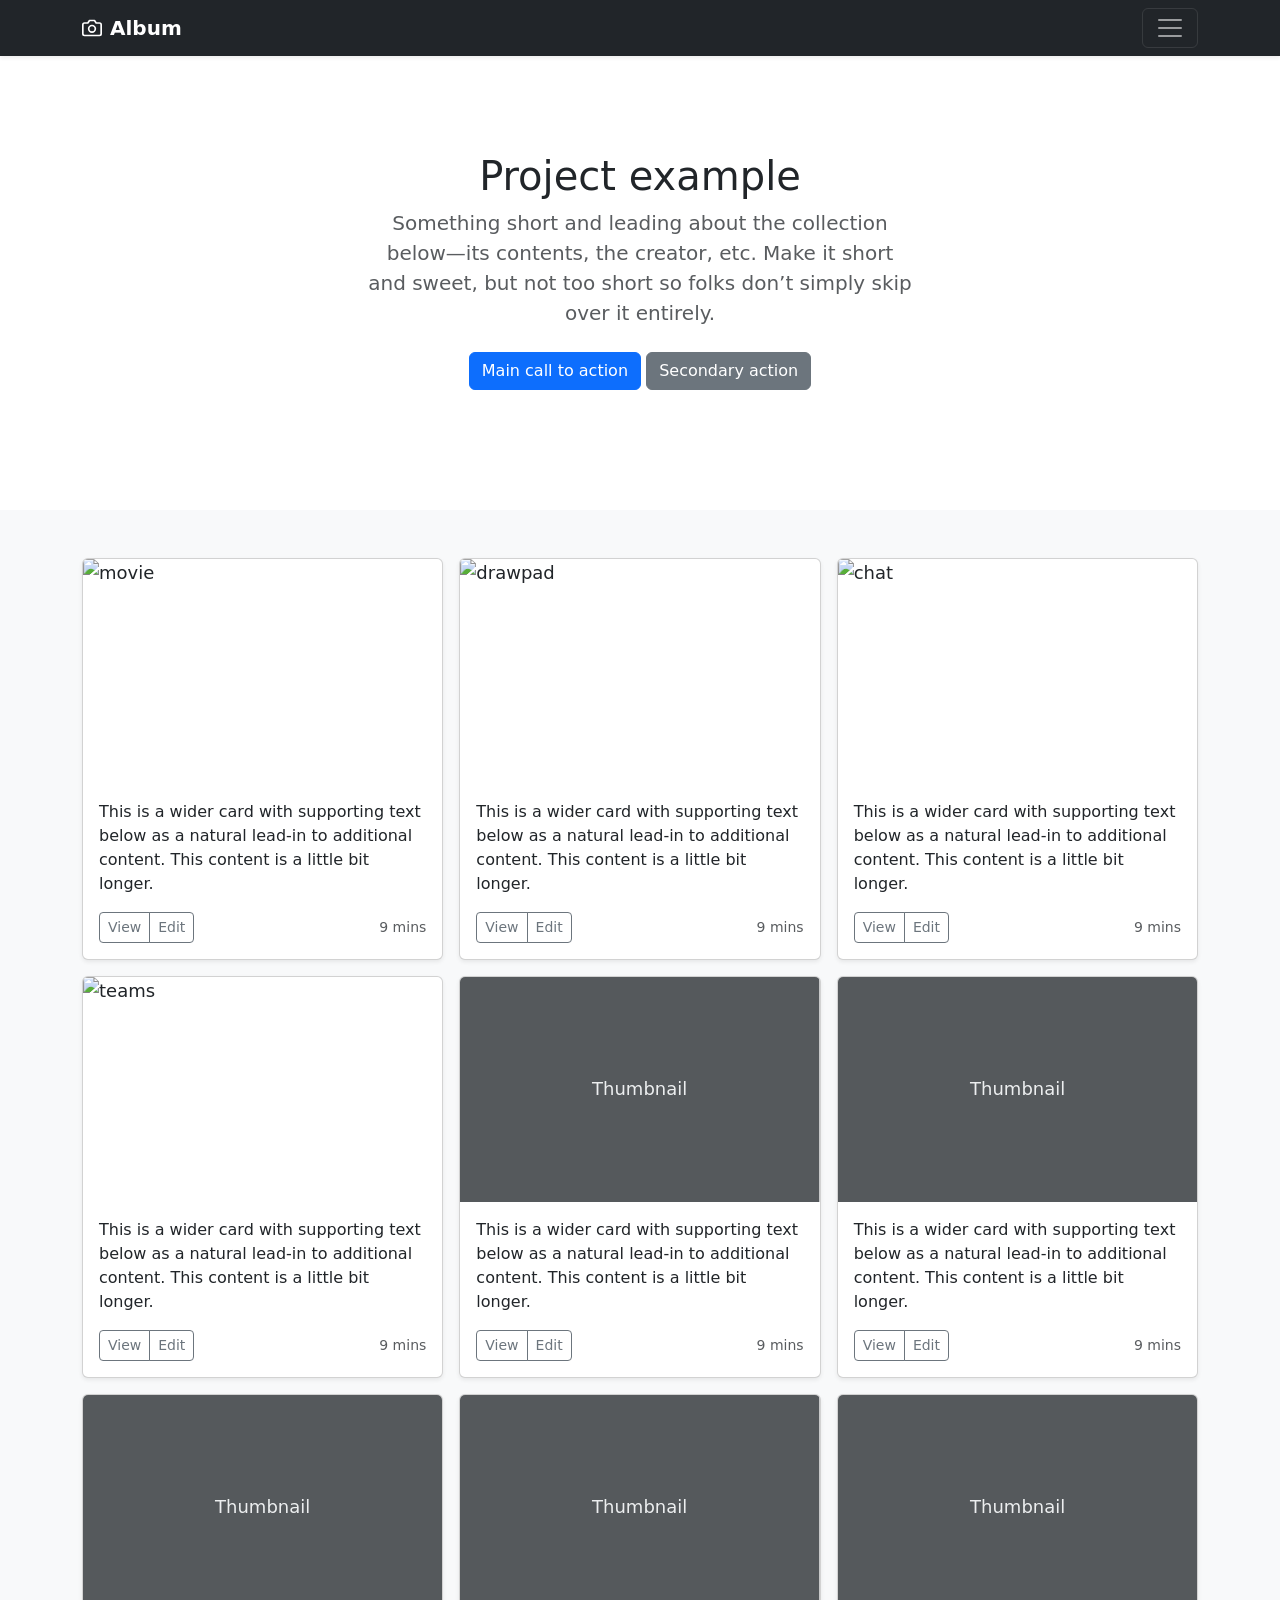
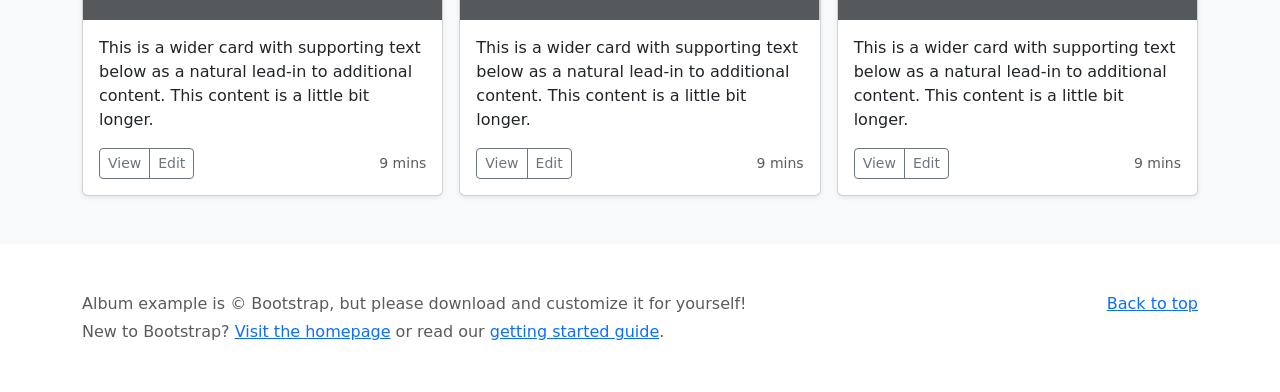
==== albumindex.html @ 85a35baf "refine iopage" ====
<!doctype html>
<html lang="en">

<head>
  <meta charset="utf-8">
  <meta name="viewport" content="width=device-width, initial-scale=1">
  <meta name="description" content="">
  <meta name="author" content="Mark Otto, Jacob Thornton, and Bootstrap contributors">
  <meta name="generator" content="Hugo 0.98.0">
  <title>Album example · Bootstrap v5.2</title>

  <!-- <link rel="canonical" href="https://getbootstrap.com/docs/5.2/examples/album/"> -->

  <!-- <link href="../assets/dist/css/bootstrap.min.css" rel="stylesheet"> -->

  <link href="https://cdn.jsdelivr.net/npm/bootstrap@5.2.0-beta1/dist/css/bootstrap.min.css" rel="stylesheet"
    integrity="sha384-0evHe/X+R7YkIZDRvuzKMRqM+OrBnVFBL6DOitfPri4tjfHxaWutUpFmBp4vmVor" crossorigin="anonymous">
  <style>
    .bd-placeholder-img {
      font-size: 1.125rem;
      text-anchor: middle;
      -webkit-user-select: none;
      -moz-user-select: none;
      user-select: none;
    }

    @media (min-width: 768px) {
      .bd-placeholder-img-lg {
        font-size: 3.5rem;
      }
    }

    .b-example-divider {
      height: 3rem;
      background-color: rgba(0, 0, 0, .1);
      border: solid rgba(0, 0, 0, .15);
      border-width: 1px 0;
      box-shadow: inset 0 .5em 1.5em rgba(0, 0, 0, .1), inset 0 .125em .5em rgba(0, 0, 0, .15);
    }

    .b-example-vr {
      flex-shrink: 0;
      width: 1.5rem;
      height: 100vh;
    }

    .bi {
      vertical-align: -.125em;
      fill: currentColor;
    }

    .nav-scroller {
      position: relative;
      z-index: 2;
      height: 2.75rem;
      overflow-y: hidden;
    }

    .nav-scroller .nav {
      display: flex;
      flex-wrap: nowrap;
      padding-bottom: 1rem;
      margin-top: -1px;
      overflow-x: auto;
      text-align: center;
      white-space: nowrap;
      -webkit-overflow-scrolling: touch;
    }
  </style>


</head>

<body>
  <script src="https://cdn.jsdelivr.net/npm/bootstrap@5.2.0-beta1/dist/js/bootstrap.bundle.min.js"
    integrity="sha384-pprn3073KE6tl6bjs2QrFaJGz5/SUsLqktiwsUTF55Jfv3qYSDhgCecCxMW52nD2"
    crossorigin="anonymous"></script>
  <header>
    <div class="collapse bg-dark" id="navbarHeader">
      <div class="container">
        <div class="row">
          <div class="col-sm-8 col-md-7 py-4">
            <h4 class="text-white">About</h4>
            <p class="text-muted">Add some information about the album below, the author, or any other background
              context. Make it a few sentences long so folks can pick up some informative tidbits. Then, link them off
              to some social networking sites or contact information.</p>
          </div>
          <div class="col-sm-4 offset-md-1 py-4">
            <h4 class="text-white">Contact</h4>
            <ul class="list-unstyled">
              <li><a href="#" class="text-white">Follow on Twitter</a></li>
              <li><a href="#" class="text-white">Like on Facebook</a></li>
              <li><a href="#" class="text-white">Email me</a></li>
            </ul>
          </div>
        </div>
      </div>
    </div>
    <div class="navbar navbar-dark bg-dark shadow-sm">
      <div class="container">
        <a href="#" class="navbar-brand d-flex align-items-center">
          <svg xmlns="http://www.w3.org/2000/svg" width="20" height="20" fill="none" stroke="currentColor"
            stroke-linecap="round" stroke-linejoin="round" stroke-width="2" aria-hidden="true" class="me-2"
            viewBox="0 0 24 24">
            <path d="M23 19a2 2 0 0 1-2 2H3a2 2 0 0 1-2-2V8a2 2 0 0 1 2-2h4l2-3h6l2 3h4a2 2 0 0 1 2 2z" />
            <circle cx="12" cy="13" r="4" />
          </svg>
          <strong>Album</strong>
        </a>
        <button class="navbar-toggler" type="button" data-bs-toggle="collapse" data-bs-target="#navbarHeader"
          aria-controls="navbarHeader" aria-expanded="false" aria-label="Toggle navigation">
          <span class="navbar-toggler-icon"></span>
        </button>
      </div>
    </div>
  </header>

  <main>
    <section class="py-5 text-center container">
      <div class="row py-lg-5">
        <div class="col-lg-6 col-md-8 mx-auto">
          <h1 class="fw-light">Project example</h1>
          <p class="lead text-muted">Something short and leading about the collection below—its contents, the creator,
            etc. Make it short and sweet, but not too short so folks don’t simply skip over it entirely.</p>
          <p>
            <a href="#" class="btn btn-primary my-2">Main call to action</a>
            <a href="#" class="btn btn-secondary my-2">Secondary action</a>
          </p>
        </div>
      </div>
    </section>

    <div class="album py-5 bg-light">
      <div class="container">

        <div class="row row-cols-1 row-cols-sm-2 row-cols-md-3 g-3">
          <div class="col">
            <div class="card shadow-sm">
              <img class="bd-placeholder-img card-img-top" width="100%" height="225"
                src="https://raw.githubusercontent.com/learningreac/movie_app/master/public/imgs/home_page.png"
                alt="movie" width=100% />
              <title>Placeholder</title>
              <rect width="100%" height="100%" fill="#55595c" />
              <div class="card-body">
                <p class="card-text">This is a wider card with supporting text below as a natural lead-in to additional
                  content. This content is a little bit longer.</p>
                <div class="d-flex justify-content-between align-items-center">
                  <div class="btn-group">
                    <button type="button" class="btn btn-sm btn-outline-secondary">View</button>
                    <button type="button" class="btn btn-sm btn-outline-secondary">Edit</button>
                  </div>
                  <small class="text-muted">9 mins</small>
                </div>
              </div>
            </div>
          </div>

          <div class="col">
            <div class="card shadow-sm">
              <img class="bd-placeholder-img card-img-top" width="100%" height="225"
                src="https://raw.githubusercontent.com/learningreac/ipc2581_react2/master/imgs/rectangles.png"
                alt="drawpad" />
              <title>Placeholder</title>
              <rect width="100%" height="100%" fill="#55595c" />

              <div class="card-body">
                <p class="card-text">This is a wider card with supporting text below as a natural lead-in to additional
                  content. This content is a little bit longer.</p>
                <div class="d-flex justify-content-between align-items-center">
                  <div class="btn-group">
                    <button type="button" class="btn btn-sm btn-outline-secondary">View</button>
                    <button type="button" class="btn btn-sm btn-outline-secondary">Edit</button>
                  </div>
                  <small class="text-muted">9 mins</small>
                </div>
              </div>
            </div>
          </div>

          <div class="col">
            <div class="card shadow-sm">
              <img class="bd-placeholder-img card-img-top" width="100%" height="225"
                src="https://raw.githubusercontent.com/learningreac/chat/master/public/imgs/Step6_Chat_page.png"
                alt="chat" width=100% />
              <rect width="100%" height="100%" fill="#55595c" />
              <div class="card-body">
                <p class="card-text">This is a wider card with supporting text below as a natural lead-in to additional
                  content. This content is a little bit longer.</p>
                <div class="d-flex justify-content-between align-items-center">
                  <div class="btn-group">
                    <button type="button" class="btn btn-sm btn-outline-secondary">View</button>
                    <button type="button" class="btn btn-sm btn-outline-secondary">Edit</button>
                  </div>
                  <small class="text-muted">9 mins</small>
                </div>
              </div>
            </div>
          </div>

          <div class="col">
            <div class="card shadow-sm">
              <img class="bd-placeholder-img card-img-top" width="100%" height="225" 
              src="https://raw.githubusercontent.com/learningreac/teams_clone/master/public/imgs/UI-with-routing.png"
              alt="teams" />
                <rect width="100%" height="100%" fill="#55595c" />
              </svg>
              <div class="card-body">
                <p class="card-text">This is a wider card with supporting text below as a natural lead-in to additional
                  content. This content is a little bit longer.</p>
                <div class="d-flex justify-content-between align-items-center">
                  <div class="btn-group">
                    <button type="button" class="btn btn-sm btn-outline-secondary">View</button>
                    <button type="button" class="btn btn-sm btn-outline-secondary">Edit</button>
                  </div>
                  <small class="text-muted">9 mins</small>
                </div>
              </div>
            </div>
          </div>

          <div class="col">
            <div class="card shadow-sm">
              <svg class="bd-placeholder-img card-img-top" width="100%" height="225" xmlns="http://www.w3.org/2000/svg"
                role="img" aria-label="Placeholder: Thumbnail" preserveAspectRatio="xMidYMid slice" focusable="false">
                <title>Placeholder</title>
                <rect width="100%" height="100%" fill="#55595c" /><text x="50%" y="50%" fill="#eceeef"
                  dy=".3em">Thumbnail</text>
              </svg>

              <div class="card-body">
                <p class="card-text">This is a wider card with supporting text below as a natural lead-in to additional
                  content. This content is a little bit longer.</p>
                <div class="d-flex justify-content-between align-items-center">
                  <div class="btn-group">
                    <button type="button" class="btn btn-sm btn-outline-secondary">View</button>
                    <button type="button" class="btn btn-sm btn-outline-secondary">Edit</button>
                  </div>
                  <small class="text-muted">9 mins</small>
                </div>
              </div>
            </div>
          </div>
          <div class="col">
            <div class="card shadow-sm">
              <svg class="bd-placeholder-img card-img-top" width="100%" height="225" xmlns="http://www.w3.org/2000/svg"
                role="img" aria-label="Placeholder: Thumbnail" preserveAspectRatio="xMidYMid slice" focusable="false">
                <title>Placeholder</title>
                <rect width="100%" height="100%" fill="#55595c" /><text x="50%" y="50%" fill="#eceeef"
                  dy=".3em">Thumbnail</text>
              </svg>

              <div class="card-body">
                <p class="card-text">This is a wider card with supporting text below as a natural lead-in to additional
                  content. This content is a little bit longer.</p>
                <div class="d-flex justify-content-between align-items-center">
                  <div class="btn-group">
                    <button type="button" class="btn btn-sm btn-outline-secondary">View</button>
                    <button type="button" class="btn btn-sm btn-outline-secondary">Edit</button>
                  </div>
                  <small class="text-muted">9 mins</small>
                </div>
              </div>
            </div>
          </div>

          <div class="col">
            <div class="card shadow-sm">
              <svg class="bd-placeholder-img card-img-top" width="100%" height="225" xmlns="http://www.w3.org/2000/svg"
                role="img" aria-label="Placeholder: Thumbnail" preserveAspectRatio="xMidYMid slice" focusable="false">
                <title>Placeholder</title>
                <rect width="100%" height="100%" fill="#55595c" /><text x="50%" y="50%" fill="#eceeef"
                  dy=".3em">Thumbnail</text>
              </svg>

              <div class="card-body">
                <p class="card-text">This is a wider card with supporting text below as a natural lead-in to additional
                  content. This content is a little bit longer.</p>
                <div class="d-flex justify-content-between align-items-center">
                  <div class="btn-group">
                    <button type="button" class="btn btn-sm btn-outline-secondary">View</button>
                    <button type="button" class="btn btn-sm btn-outline-secondary">Edit</button>
                  </div>
                  <small class="text-muted">9 mins</small>
                </div>
              </div>
            </div>
          </div>
          <div class="col">
            <div class="card shadow-sm">
              <svg class="bd-placeholder-img card-img-top" width="100%" height="225" xmlns="http://www.w3.org/2000/svg"
                role="img" aria-label="Placeholder: Thumbnail" preserveAspectRatio="xMidYMid slice" focusable="false">
                <title>Placeholder</title>
                <rect width="100%" height="100%" fill="#55595c" /><text x="50%" y="50%" fill="#eceeef"
                  dy=".3em">Thumbnail</text>
              </svg>

              <div class="card-body">
                <p class="card-text">This is a wider card with supporting text below as a natural lead-in to additional
                  content. This content is a little bit longer.</p>
                <div class="d-flex justify-content-between align-items-center">
                  <div class="btn-group">
                    <button type="button" class="btn btn-sm btn-outline-secondary">View</button>
                    <button type="button" class="btn btn-sm btn-outline-secondary">Edit</button>
                  </div>
                  <small class="text-muted">9 mins</small>
                </div>
              </div>
            </div>
          </div>
          <div class="col">
            <div class="card shadow-sm">
              <svg class="bd-placeholder-img card-img-top" width="100%" height="225" xmlns="http://www.w3.org/2000/svg"
                role="img" aria-label="Placeholder: Thumbnail" preserveAspectRatio="xMidYMid slice" focusable="false">
                <title>Placeholder</title>
                <rect width="100%" height="100%" fill="#55595c" /><text x="50%" y="50%" fill="#eceeef"
                  dy=".3em">Thumbnail</text>
              </svg>

              <div class="card-body">
                <p class="card-text">This is a wider card with supporting text below as a natural lead-in to additional
                  content. This content is a little bit longer.</p>
                <div class="d-flex justify-content-between align-items-center">
                  <div class="btn-group">
                    <button type="button" class="btn btn-sm btn-outline-secondary">View</button>
                    <button type="button" class="btn btn-sm btn-outline-secondary">Edit</button>
                  </div>
                  <small class="text-muted">9 mins</small>
                </div>
              </div>
            </div>
          </div>
        </div>
      </div>
    </div>

  </main>

  <footer class="text-muted py-5">
    <div class="container">
      <p class="float-end mb-1">
        <a href="#">Back to top</a>
      </p>
      <p class="mb-1">Album example is &copy; Bootstrap, but please download and customize it for yourself!</p>
      <p class="mb-0">New to Bootstrap? <a href="/">Visit the homepage</a> or read our <a
          href="../getting-started/introduction/">getting started guide</a>.</p>
    </div>
  </footer>


  <script src="../assets/dist/js/bootstrap.bundle.min.js"></script>


</body>

</html>
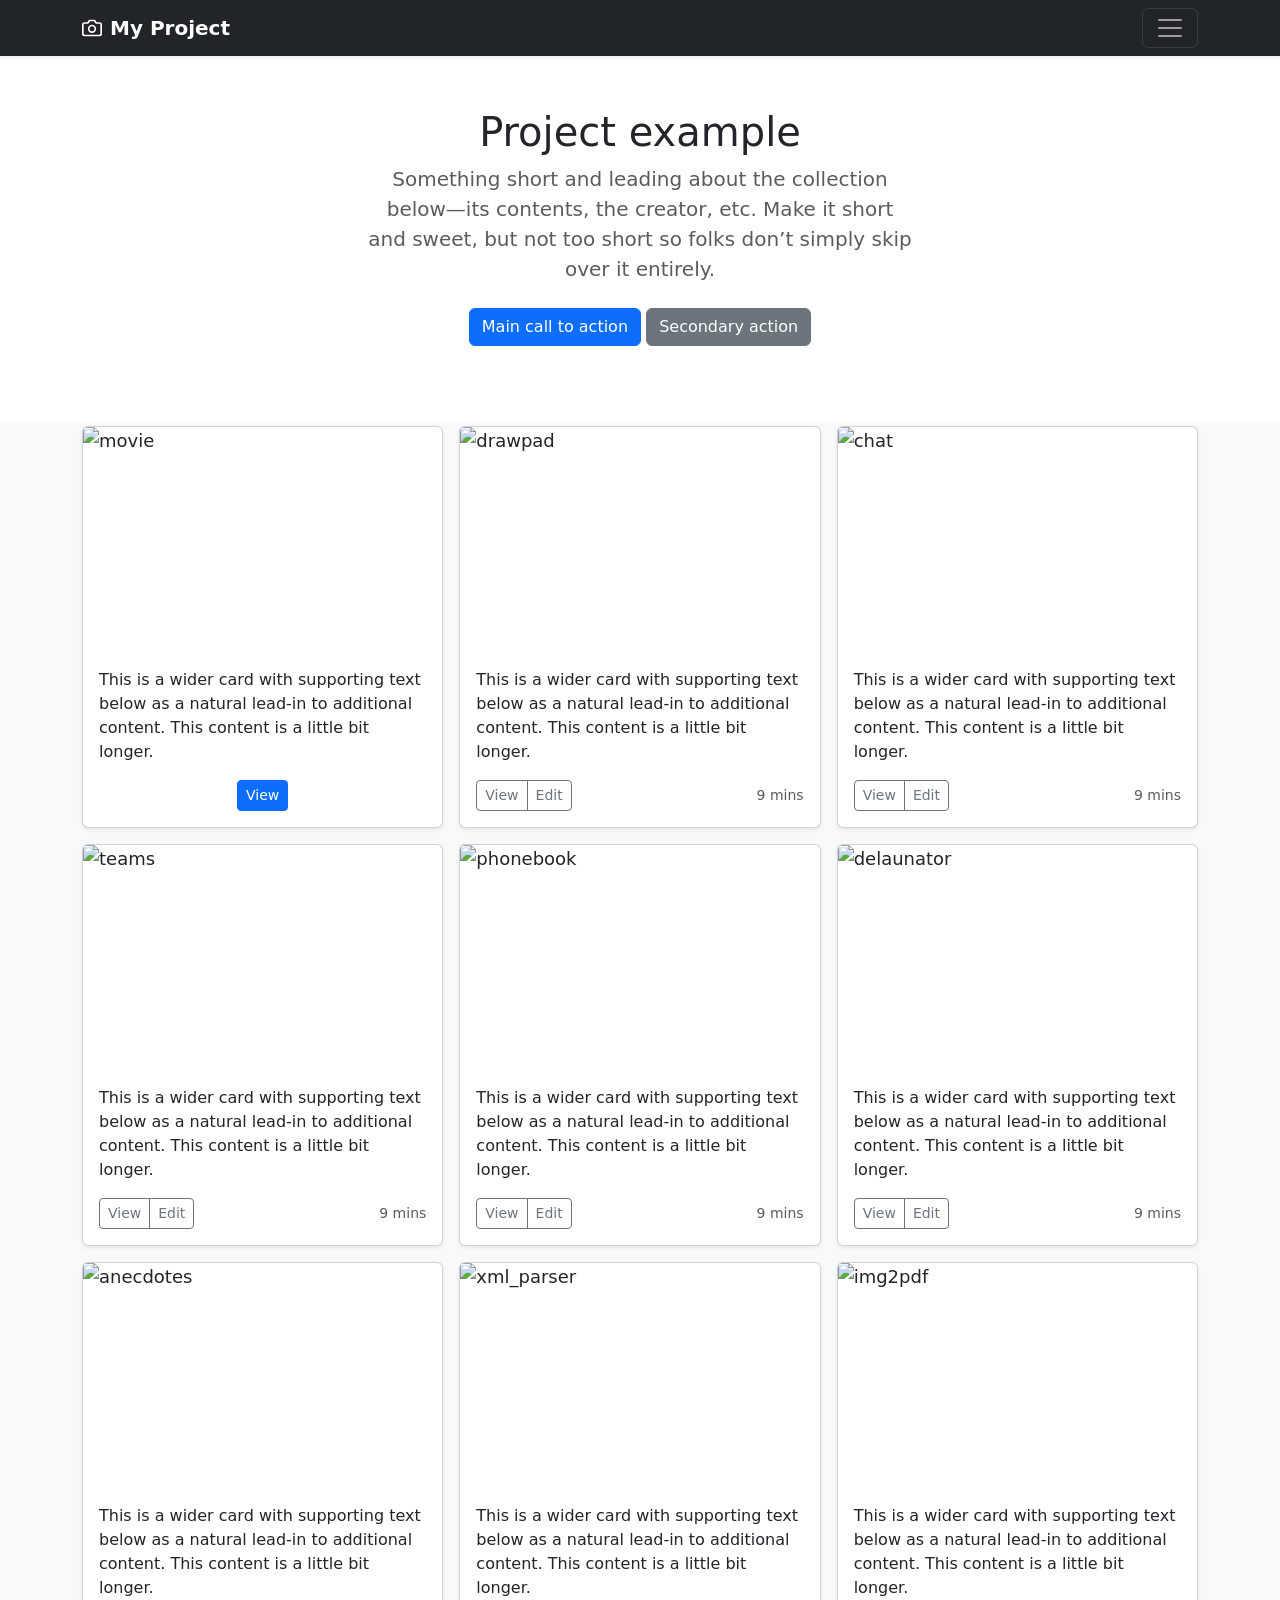
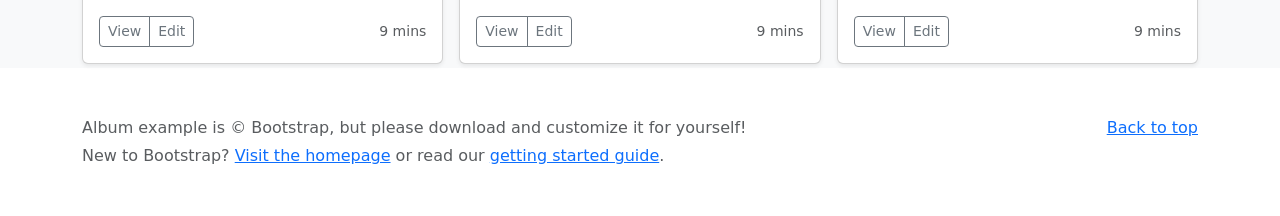
==== commit 59fd3991: "css" ====
--- a/albumindex.html
+++ b/albumindex.html
@@ -5,13 +5,8 @@
   <meta charset="utf-8">
   <meta name="viewport" content="width=device-width, initial-scale=1">
   <meta name="description" content="">
-  <meta name="author" content="Mark Otto, Jacob Thornton, and Bootstrap contributors">
   <meta name="generator" content="Hugo 0.98.0">
-  <title>Album example · Bootstrap v5.2</title>
-
-  <!-- <link rel="canonical" href="https://getbootstrap.com/docs/5.2/examples/album/"> -->
-
-  <!-- <link href="../assets/dist/css/bootstrap.min.css" rel="stylesheet"> -->
+  <title>Project Profile</title>
 
   <link href="https://cdn.jsdelivr.net/npm/bootstrap@5.2.0-beta1/dist/css/bootstrap.min.css" rel="stylesheet"
     integrity="sha384-0evHe/X+R7YkIZDRvuzKMRqM+OrBnVFBL6DOitfPri4tjfHxaWutUpFmBp4vmVor" crossorigin="anonymous">
@@ -66,6 +61,7 @@
       white-space: nowrap;
       -webkit-overflow-scrolling: touch;
     }
+
   </style>
 
 
@@ -105,7 +101,7 @@
             <path d="M23 19a2 2 0 0 1-2 2H3a2 2 0 0 1-2-2V8a2 2 0 0 1 2-2h4l2-3h6l2 3h4a2 2 0 0 1 2 2z" />
             <circle cx="12" cy="13" r="4" />
           </svg>
-          <strong>Album</strong>
+          <strong>My Project</strong>
         </a>
         <button class="navbar-toggler" type="button" data-bs-toggle="collapse" data-bs-target="#navbarHeader"
           aria-controls="navbarHeader" aria-expanded="false" aria-label="Toggle navigation">
@@ -116,7 +112,7 @@
   </header>
 
   <main>
-    <section class="py-5 text-center container">
+    <section class="py-1 text-center container">
       <div class="row py-lg-5">
         <div class="col-lg-6 col-md-8 mx-auto">
           <h1 class="fw-light">Project example</h1>
@@ -130,7 +126,7 @@
       </div>
     </section>
 
-    <div class="album py-5 bg-light">
+    <div class="album py-1 bg-light">
       <div class="container">
 
         <div class="row row-cols-1 row-cols-sm-2 row-cols-md-3 g-3">
@@ -144,12 +140,10 @@
               <div class="card-body">
                 <p class="card-text">This is a wider card with supporting text below as a natural lead-in to additional
                   content. This content is a little bit longer.</p>
-                <div class="d-flex justify-content-between align-items-center">
-                  <div class="btn-group">
-                    <button type="button" class="btn btn-sm btn-outline-secondary">View</button>
-                    <button type="button" class="btn btn-sm btn-outline-secondary">Edit</button>
-                  </div>
-                  <small class="text-muted">9 mins</small>
+                <div class="d-flex justify-content-center align-items-center">
+                
+                    <button type="button" class="btn btn-sm btn-primary">View</button>
+
                 </div>
               </div>
             </div>
@@ -220,101 +214,85 @@
 
           <div class="col">
             <div class="card shadow-sm">
-              <svg class="bd-placeholder-img card-img-top" width="100%" height="225" xmlns="http://www.w3.org/2000/svg"
-                role="img" aria-label="Placeholder: Thumbnail" preserveAspectRatio="xMidYMid slice" focusable="false">
-                <title>Placeholder</title>
-                <rect width="100%" height="100%" fill="#55595c" /><text x="50%" y="50%" fill="#eceeef"
-                  dy=".3em">Thumbnail</text>
-              </svg>
-
-              <div class="card-body">
-                <p class="card-text">This is a wider card with supporting text below as a natural lead-in to additional
-                  content. This content is a little bit longer.</p>
-                <div class="d-flex justify-content-between align-items-center">
-                  <div class="btn-group">
-                    <button type="button" class="btn btn-sm btn-outline-secondary">View</button>
-                    <button type="button" class="btn btn-sm btn-outline-secondary">Edit</button>
-                  </div>
-                  <small class="text-muted">9 mins</small>
-                </div>
-              </div>
-            </div>
-          </div>
-          <div class="col">
-            <div class="card shadow-sm">
-              <svg class="bd-placeholder-img card-img-top" width="100%" height="225" xmlns="http://www.w3.org/2000/svg"
-                role="img" aria-label="Placeholder: Thumbnail" preserveAspectRatio="xMidYMid slice" focusable="false">
-                <title>Placeholder</title>
-                <rect width="100%" height="100%" fill="#55595c" /><text x="50%" y="50%" fill="#eceeef"
-                  dy=".3em">Thumbnail</text>
-              </svg>
-
-              <div class="card-body">
-                <p class="card-text">This is a wider card with supporting text below as a natural lead-in to additional
-                  content. This content is a little bit longer.</p>
-                <div class="d-flex justify-content-between align-items-center">
-                  <div class="btn-group">
-                    <button type="button" class="btn btn-sm btn-outline-secondary">View</button>
-                    <button type="button" class="btn btn-sm btn-outline-secondary">Edit</button>
-                  </div>
-                  <small class="text-muted">9 mins</small>
-                </div>
-              </div>
-            </div>
-          </div>
-
-          <div class="col">
-            <div class="card shadow-sm">
-              <svg class="bd-placeholder-img card-img-top" width="100%" height="225" xmlns="http://www.w3.org/2000/svg"
-                role="img" aria-label="Placeholder: Thumbnail" preserveAspectRatio="xMidYMid slice" focusable="false">
-                <title>Placeholder</title>
-                <rect width="100%" height="100%" fill="#55595c" /><text x="50%" y="50%" fill="#eceeef"
-                  dy=".3em">Thumbnail</text>
-              </svg>
-
-              <div class="card-body">
-                <p class="card-text">This is a wider card with supporting text below as a natural lead-in to additional
-                  content. This content is a little bit longer.</p>
-                <div class="d-flex justify-content-between align-items-center">
-                  <div class="btn-group">
-                    <button type="button" class="btn btn-sm btn-outline-secondary">View</button>
-                    <button type="button" class="btn btn-sm btn-outline-secondary">Edit</button>
-                  </div>
-                  <small class="text-muted">9 mins</small>
-                </div>
-              </div>
-            </div>
-          </div>
-          <div class="col">
-            <div class="card shadow-sm">
-              <svg class="bd-placeholder-img card-img-top" width="100%" height="225" xmlns="http://www.w3.org/2000/svg"
-                role="img" aria-label="Placeholder: Thumbnail" preserveAspectRatio="xMidYMid slice" focusable="false">
-                <title>Placeholder</title>
-                <rect width="100%" height="100%" fill="#55595c" /><text x="50%" y="50%" fill="#eceeef"
-                  dy=".3em">Thumbnail</text>
-              </svg>
-
-              <div class="card-body">
-                <p class="card-text">This is a wider card with supporting text below as a natural lead-in to additional
-                  content. This content is a little bit longer.</p>
-                <div class="d-flex justify-content-between align-items-center">
-                  <div class="btn-group">
-                    <button type="button" class="btn btn-sm btn-outline-secondary">View</button>
-                    <button type="button" class="btn btn-sm btn-outline-secondary">Edit</button>
-                  </div>
-                  <small class="text-muted">9 mins</small>
-                </div>
-              </div>
-            </div>
-          </div>
-          <div class="col">
-            <div class="card shadow-sm">
-              <svg class="bd-placeholder-img card-img-top" width="100%" height="225" xmlns="http://www.w3.org/2000/svg"
-                role="img" aria-label="Placeholder: Thumbnail" preserveAspectRatio="xMidYMid slice" focusable="false">
-                <title>Placeholder</title>
-                <rect width="100%" height="100%" fill="#55595c" /><text x="50%" y="50%" fill="#eceeef"
-                  dy=".3em">Thumbnail</text>
-              </svg>
+              <img class="bd-placeholder-img card-img-top" width="100%" height="225" src="https://raw.githubusercontent.com/learningreac/fullstack_open/master/part2/phonebook_frontend/public/home.png"
+                            alt="phonebook" width=100% />
+                <rect width="100%" height="100%" fill="#55595c" />
+              <div class="card-body">
+                <p class="card-text">This is a wider card with supporting text below as a natural lead-in to additional
+                  content. This content is a little bit longer.</p>
+                <div class="d-flex justify-content-between align-items-center">
+                  <div class="btn-group">
+                    <button type="button" class="btn btn-sm btn-outline-secondary">View</button>
+                    <button type="button" class="btn btn-sm btn-outline-secondary">Edit</button>
+                  </div>
+                  <small class="text-muted">9 mins</small>
+                </div>
+              </div>
+            </div>
+          </div>
+
+          <div class="col">
+            <div class="card shadow-sm">
+              <img  class="bd-placeholder-img card-img-top" width="100%" height="225" src="https://raw.githubusercontent.com/learningreac/ipc2581_react2/master/imgs/delaunator.png"
+              alt="delaunator" />
+                <rect width="100%" height="100%" fill="#55595c" />
+              <div class="card-body">
+                <p class="card-text">This is a wider card with supporting text below as a natural lead-in to additional
+                  content. This content is a little bit longer.</p>
+                <div class="d-flex justify-content-between align-items-center">
+                  <div class="btn-group">
+                    <button type="button" class="btn btn-sm btn-outline-secondary">View</button>
+                    <button type="button" class="btn btn-sm btn-outline-secondary">Edit</button>
+                  </div>
+                  <small class="text-muted">9 mins</small>
+                </div>
+              </div>
+            </div>
+          </div>
+
+          <div class="col">
+            <div class="card shadow-sm">
+              <img class="bd-placeholder-img card-img-top" width="100%" height="225" src="https://raw.githubusercontent.com/learningreac/fullstack_open/master/part6/redux-anecdotes/public/home.png"
+                            alt="anecdotes" width=100% />
+                <rect width="100%" height="100%" fill="#55595c" />
+
+              <div class="card-body">
+                <p class="card-text">This is a wider card with supporting text below as a natural lead-in to additional
+                  content. This content is a little bit longer.</p>
+                <div class="d-flex justify-content-between align-items-center">
+                  <div class="btn-group">
+                    <button type="button" class="btn btn-sm btn-outline-secondary">View</button>
+                    <button type="button" class="btn btn-sm btn-outline-secondary">Edit</button>
+                  </div>
+                  <small class="text-muted">9 mins</small>
+                </div>
+              </div>
+            </div>
+          </div>
+          <div class="col">
+            <div class="card shadow-sm">
+              <img class="bd-placeholder-img card-img-top" width="100%" height="225" src="https://raw.githubusercontent.com/learningreac/ipc2581_react2/master/imgs/ipc2581Sample.png"
+                            alt="xml_parser" />
+                <rect width="100%" height="100%" fill="#55595c" />
+
+              <div class="card-body">
+                <p class="card-text">This is a wider card with supporting text below as a natural lead-in to additional
+                  content. This content is a little bit longer.</p>
+                <div class="d-flex justify-content-between align-items-center">
+                  <div class="btn-group">
+                    <button type="button" class="btn btn-sm btn-outline-secondary">View</button>
+                    <button type="button" class="btn btn-sm btn-outline-secondary">Edit</button>
+                  </div>
+                  <small class="text-muted">9 mins</small>
+                </div>
+              </div>
+            </div>
+          </div>
+          <div class="col">
+            <div class="card shadow-sm">
+              <img class="bd-placeholder-img card-img-top" width="100%" height="225" src="https://raw.githubusercontent.com/learningreac/Img2pdf/master/img/the_pdf_page.png"
+              alt="img2pdf" width=100% />
+                <rect width="100%" height="100%" fill="#55595c" />
 
               <div class="card-body">
                 <p class="card-text">This is a wider card with supporting text below as a natural lead-in to additional
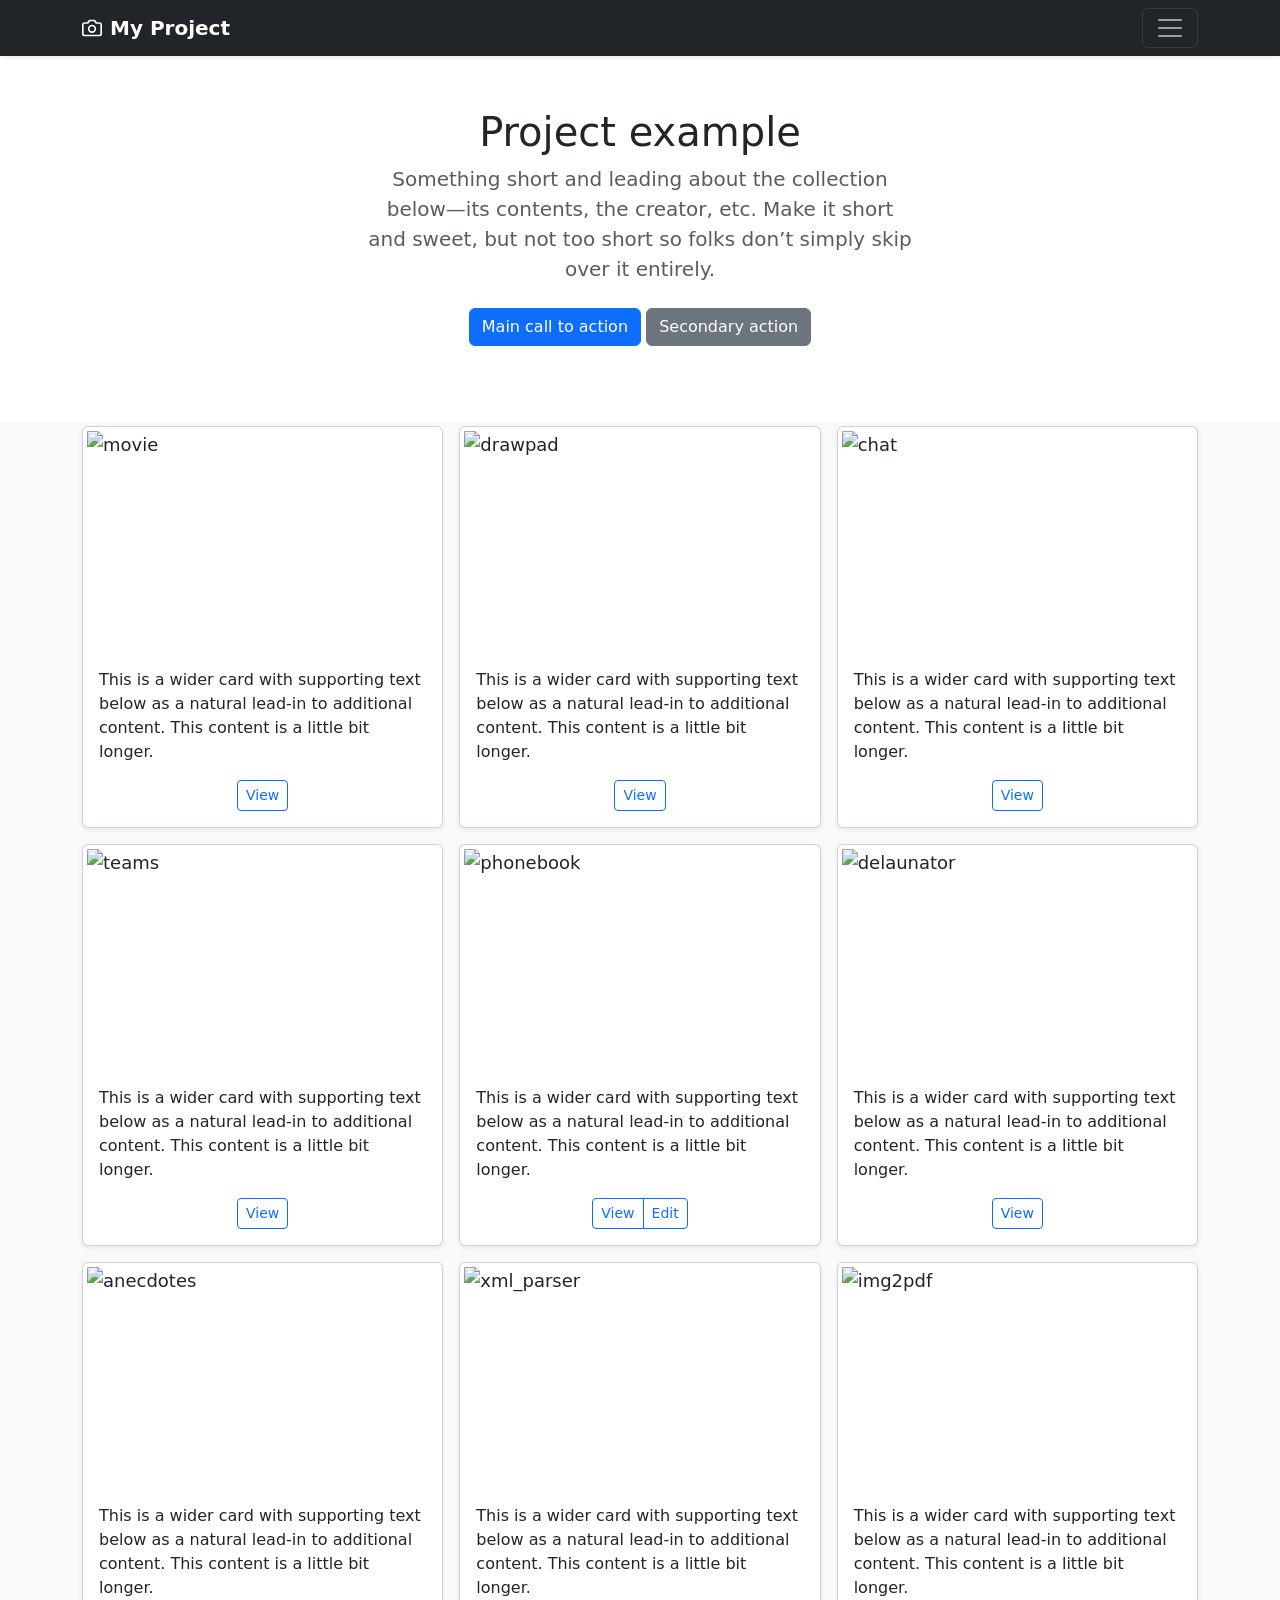
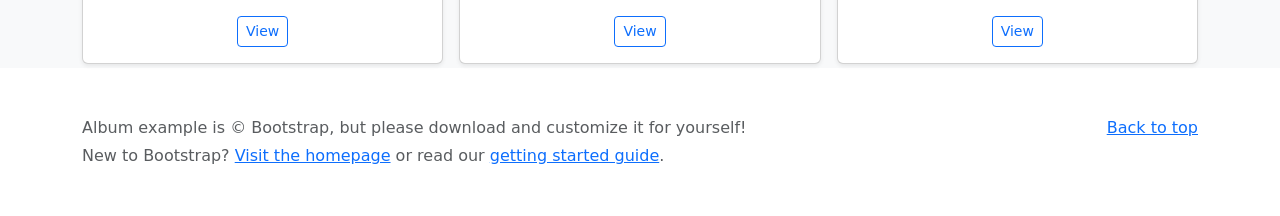
==== commit e4368a9f: "css with bootstrap" ====
--- a/albumindex.html
+++ b/albumindex.html
@@ -62,6 +62,9 @@
       -webkit-overflow-scrolling: touch;
     }
 
+    img{
+      padding:0.25rem;
+    }
   </style>
 
 
@@ -141,9 +144,7 @@
                 <p class="card-text">This is a wider card with supporting text below as a natural lead-in to additional
                   content. This content is a little bit longer.</p>
                 <div class="d-flex justify-content-center align-items-center">
-                
-                    <button type="button" class="btn btn-sm btn-primary">View</button>
-
+                  <button type="button" class="btn btn-sm btn-outline-primary">View</button>
                 </div>
               </div>
             </div>
@@ -160,12 +161,8 @@
               <div class="card-body">
                 <p class="card-text">This is a wider card with supporting text below as a natural lead-in to additional
                   content. This content is a little bit longer.</p>
-                <div class="d-flex justify-content-between align-items-center">
-                  <div class="btn-group">
-                    <button type="button" class="btn btn-sm btn-outline-secondary">View</button>
-                    <button type="button" class="btn btn-sm btn-outline-secondary">Edit</button>
-                  </div>
-                  <small class="text-muted">9 mins</small>
+                <div class="d-flex justify-content-center align-items-center">
+                  <button type="button" class="btn btn-sm btn-outline-primary">View</button>
                 </div>
               </div>
             </div>
@@ -180,130 +177,110 @@
               <div class="card-body">
                 <p class="card-text">This is a wider card with supporting text below as a natural lead-in to additional
                   content. This content is a little bit longer.</p>
-                <div class="d-flex justify-content-between align-items-center">
+                <div class="d-flex justify-content-center align-items-center">
+                  <button type="button" class="btn btn-sm btn-outline-primary">View</button>
+                </div>
+              </div>
+            </div>
+          </div>
+
+          <div class="col">
+            <div class="card shadow-sm">
+              <img class="bd-placeholder-img card-img-top" width="100%" height="225"
+                src="https://raw.githubusercontent.com/learningreac/teams_clone/master/public/imgs/UI-with-routing.png"
+                alt="teams" />
+              <rect width="100%" height="100%" fill="#55595c" />
+              </svg>
+              <div class="card-body">
+                <p class="card-text">This is a wider card with supporting text below as a natural lead-in to additional
+                  content. This content is a little bit longer.</p>
+                <div class="d-flex justify-content-center align-items-center">
+                  <button type="button" class="btn btn-sm btn-outline-primary">View</button>
+                </div>
+              </div>
+            </div>
+          </div>
+
+          <div class="col">
+            <div class="card shadow-sm">
+              <img class="bd-placeholder-img card-img-top" width="100%" height="225"
+                src="https://raw.githubusercontent.com/learningreac/fullstack_open/master/part2/phonebook_frontend/public/home.png"
+                alt="phonebook" width=100% />
+              <rect width="100%" height="100%" fill="#55595c" />
+              <div class="card-body">
+                <p class="card-text">This is a wider card with supporting text below as a natural lead-in to additional
+                  content. This content is a little bit longer.</p>
+                <div class="d-flex justify-content-center align-items-center">
                   <div class="btn-group">
-                    <button type="button" class="btn btn-sm btn-outline-secondary">View</button>
-                    <button type="button" class="btn btn-sm btn-outline-secondary">Edit</button>
+                    <button type="button" class="btn btn-sm btn-outline-primary">View</button>
+                    <button type="button" class="btn btn-sm btn-outline-primary">Edit</button>
                   </div>
-                  <small class="text-muted">9 mins</small>
-                </div>
-              </div>
-            </div>
-          </div>
-
-          <div class="col">
-            <div class="card shadow-sm">
-              <img class="bd-placeholder-img card-img-top" width="100%" height="225" 
-              src="https://raw.githubusercontent.com/learningreac/teams_clone/master/public/imgs/UI-with-routing.png"
-              alt="teams" />
-                <rect width="100%" height="100%" fill="#55595c" />
-              </svg>
-              <div class="card-body">
-                <p class="card-text">This is a wider card with supporting text below as a natural lead-in to additional
-                  content. This content is a little bit longer.</p>
-                <div class="d-flex justify-content-between align-items-center">
-                  <div class="btn-group">
-                    <button type="button" class="btn btn-sm btn-outline-secondary">View</button>
-                    <button type="button" class="btn btn-sm btn-outline-secondary">Edit</button>
+                </div>
+              </div>
+            </div>
+          </div>
+
+          <div class="col">
+            <div class="card shadow-sm">
+              <img class="bd-placeholder-img card-img-top" width="100%" height="225"
+                src="https://raw.githubusercontent.com/learningreac/ipc2581_react2/master/imgs/delaunator.png"
+                alt="delaunator" />
+              <rect width="100%" height="100%" fill="#55595c" />
+              <div class="card-body">
+                <p class="card-text">This is a wider card with supporting text below as a natural lead-in to additional
+                  content. This content is a little bit longer.</p>
+                <div class="d-flex justify-content-center align-items-center">
+                  <button type="button" class="btn btn-sm btn-outline-primary">View</button>
+                </div>
+              </div>
+            </div>
+          </div>
+
+          <div class="col">
+            <div class="card shadow-sm">
+              <img class="bd-placeholder-img card-img-top" width="100%" height="225"
+                src="https://raw.githubusercontent.com/learningreac/fullstack_open/master/part6/redux-anecdotes/public/home.png"
+                alt="anecdotes" width=100% />
+              <rect width="100%" height="100%" fill="#55595c" />
+
+              <div class="card-body">
+                <p class="card-text">This is a wider card with supporting text below as a natural lead-in to additional
+                  content. This content is a little bit longer.</p>
+                <div class="d-flex justify-content-center align-items-center">
+                  <button type="button" class="btn btn-sm btn-outline-primary">View</button>
+                </div>
+              </div>
+            </div>
+          </div>
+          <div class="col">
+            <div class="card shadow-sm">
+              <img class="bd-placeholder-img card-img-top" width="100%" height="225"
+                src="https://raw.githubusercontent.com/learningreac/ipc2581_react2/master/imgs/ipc2581Sample.png"
+                alt="xml_parser" />
+              <rect width="100%" height="100%" fill="#55595c" />
+
+              <div class="card-body">
+                <p class="card-text">This is a wider card with supporting text below as a natural lead-in to additional
+                  content. This content is a little bit longer.</p>
+                  <div class="d-flex justify-content-center align-items-center">
+                    <button type="button" class="btn btn-sm btn-outline-primary">View</button>
                   </div>
-                  <small class="text-muted">9 mins</small>
-                </div>
-              </div>
-            </div>
-          </div>
-
-          <div class="col">
-            <div class="card shadow-sm">
-              <img class="bd-placeholder-img card-img-top" width="100%" height="225" src="https://raw.githubusercontent.com/learningreac/fullstack_open/master/part2/phonebook_frontend/public/home.png"
-                            alt="phonebook" width=100% />
-                <rect width="100%" height="100%" fill="#55595c" />
-              <div class="card-body">
-                <p class="card-text">This is a wider card with supporting text below as a natural lead-in to additional
-                  content. This content is a little bit longer.</p>
-                <div class="d-flex justify-content-between align-items-center">
-                  <div class="btn-group">
-                    <button type="button" class="btn btn-sm btn-outline-secondary">View</button>
-                    <button type="button" class="btn btn-sm btn-outline-secondary">Edit</button>
+              </div>
+            </div>
+          </div>
+          <div class="col">
+            <div class="card shadow-sm">
+              <img class="bd-placeholder-img card-img-top" width="100%" height="225"
+                src="https://raw.githubusercontent.com/learningreac/Img2pdf/master/img/the_pdf_page.png" alt="img2pdf"
+                width=100% />
+              <rect width="100%" height="100%" fill="#55595c" />
+
+              <div class="card-body">
+                <p class="card-text">This is a wider card with supporting text below as a natural lead-in to additional
+                  content. This content is a little bit longer.</p>
+                  <div class="d-flex justify-content-center align-items-center">
+                    <button type="button" class="btn btn-sm btn-outline-primary">View</button>
                   </div>
-                  <small class="text-muted">9 mins</small>
-                </div>
-              </div>
-            </div>
-          </div>
-
-          <div class="col">
-            <div class="card shadow-sm">
-              <img  class="bd-placeholder-img card-img-top" width="100%" height="225" src="https://raw.githubusercontent.com/learningreac/ipc2581_react2/master/imgs/delaunator.png"
-              alt="delaunator" />
-                <rect width="100%" height="100%" fill="#55595c" />
-              <div class="card-body">
-                <p class="card-text">This is a wider card with supporting text below as a natural lead-in to additional
-                  content. This content is a little bit longer.</p>
-                <div class="d-flex justify-content-between align-items-center">
-                  <div class="btn-group">
-                    <button type="button" class="btn btn-sm btn-outline-secondary">View</button>
-                    <button type="button" class="btn btn-sm btn-outline-secondary">Edit</button>
-                  </div>
-                  <small class="text-muted">9 mins</small>
-                </div>
-              </div>
-            </div>
-          </div>
-
-          <div class="col">
-            <div class="card shadow-sm">
-              <img class="bd-placeholder-img card-img-top" width="100%" height="225" src="https://raw.githubusercontent.com/learningreac/fullstack_open/master/part6/redux-anecdotes/public/home.png"
-                            alt="anecdotes" width=100% />
-                <rect width="100%" height="100%" fill="#55595c" />
-
-              <div class="card-body">
-                <p class="card-text">This is a wider card with supporting text below as a natural lead-in to additional
-                  content. This content is a little bit longer.</p>
-                <div class="d-flex justify-content-between align-items-center">
-                  <div class="btn-group">
-                    <button type="button" class="btn btn-sm btn-outline-secondary">View</button>
-                    <button type="button" class="btn btn-sm btn-outline-secondary">Edit</button>
-                  </div>
-                  <small class="text-muted">9 mins</small>
-                </div>
-              </div>
-            </div>
-          </div>
-          <div class="col">
-            <div class="card shadow-sm">
-              <img class="bd-placeholder-img card-img-top" width="100%" height="225" src="https://raw.githubusercontent.com/learningreac/ipc2581_react2/master/imgs/ipc2581Sample.png"
-                            alt="xml_parser" />
-                <rect width="100%" height="100%" fill="#55595c" />
-
-              <div class="card-body">
-                <p class="card-text">This is a wider card with supporting text below as a natural lead-in to additional
-                  content. This content is a little bit longer.</p>
-                <div class="d-flex justify-content-between align-items-center">
-                  <div class="btn-group">
-                    <button type="button" class="btn btn-sm btn-outline-secondary">View</button>
-                    <button type="button" class="btn btn-sm btn-outline-secondary">Edit</button>
-                  </div>
-                  <small class="text-muted">9 mins</small>
-                </div>
-              </div>
-            </div>
-          </div>
-          <div class="col">
-            <div class="card shadow-sm">
-              <img class="bd-placeholder-img card-img-top" width="100%" height="225" src="https://raw.githubusercontent.com/learningreac/Img2pdf/master/img/the_pdf_page.png"
-              alt="img2pdf" width=100% />
-                <rect width="100%" height="100%" fill="#55595c" />
-
-              <div class="card-body">
-                <p class="card-text">This is a wider card with supporting text below as a natural lead-in to additional
-                  content. This content is a little bit longer.</p>
-                <div class="d-flex justify-content-between align-items-center">
-                  <div class="btn-group">
-                    <button type="button" class="btn btn-sm btn-outline-secondary">View</button>
-                    <button type="button" class="btn btn-sm btn-outline-secondary">Edit</button>
-                  </div>
-                  <small class="text-muted">9 mins</small>
-                </div>
               </div>
             </div>
           </div>
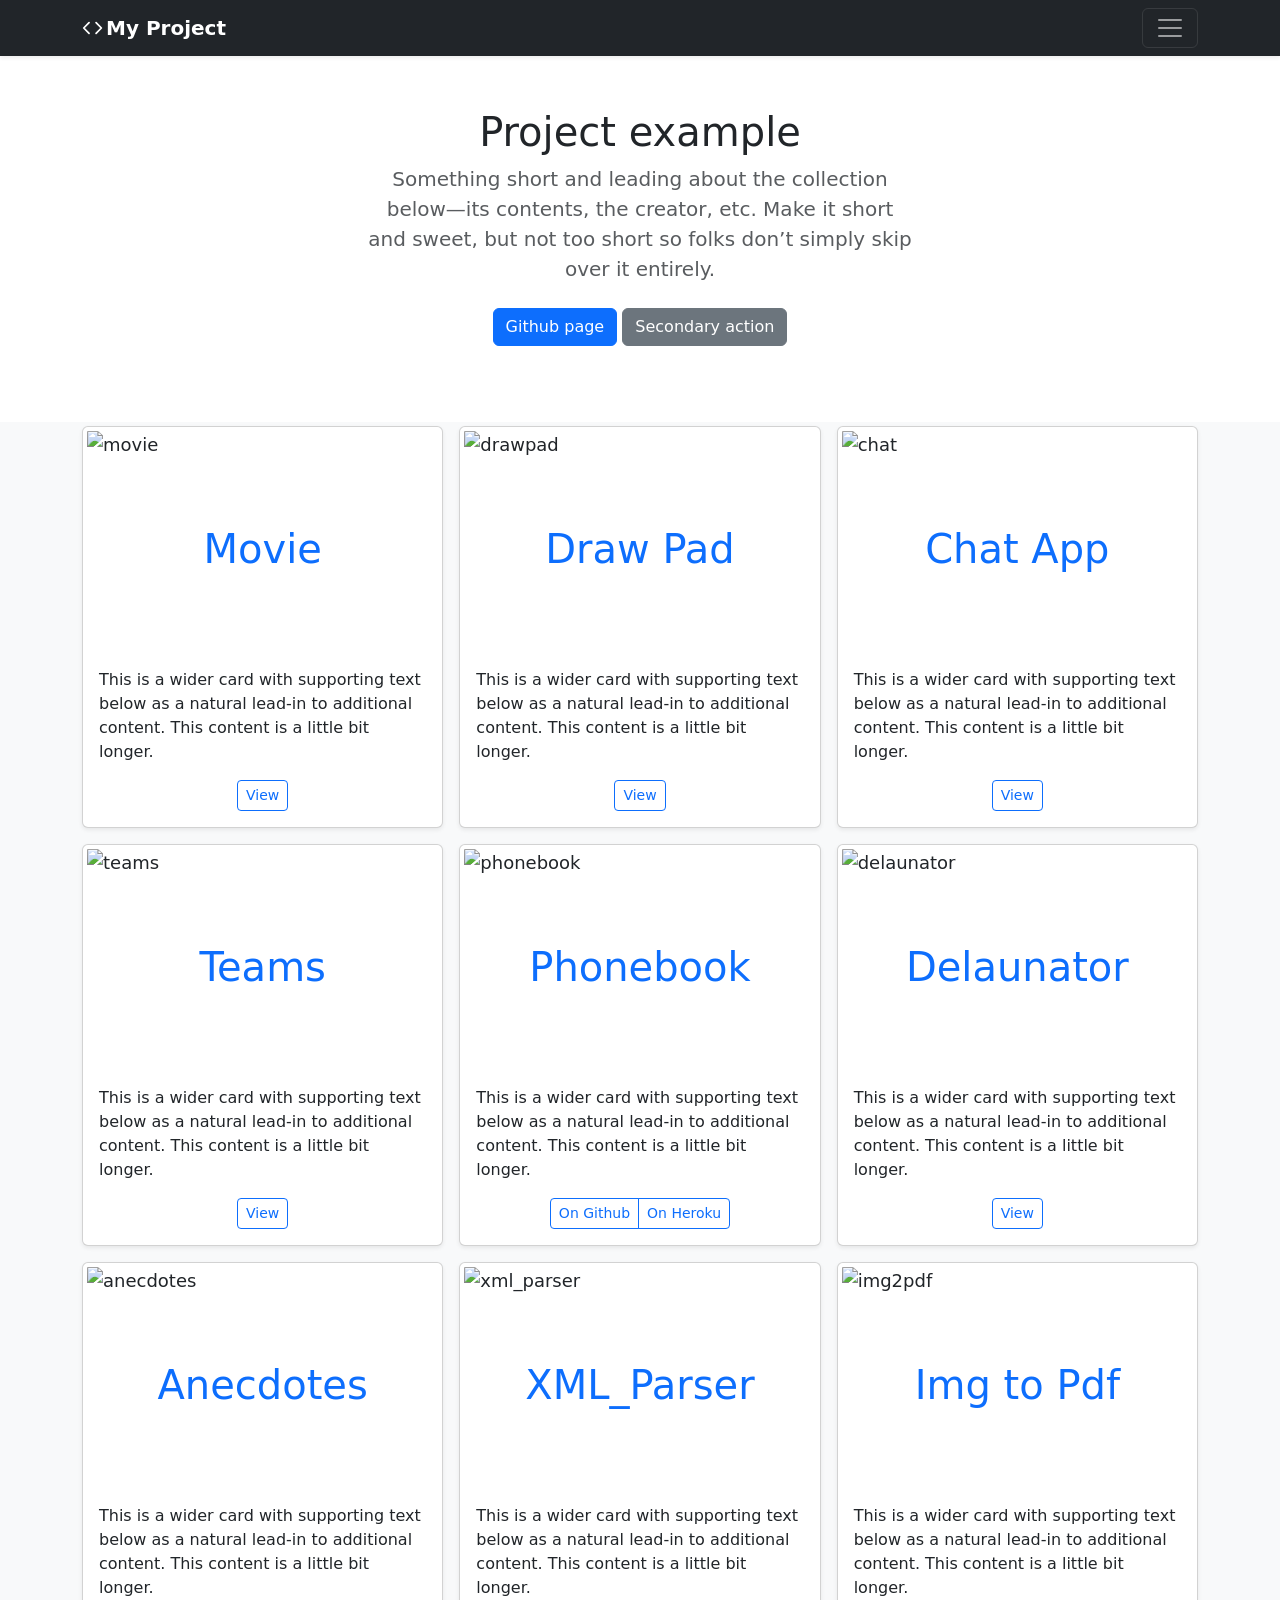
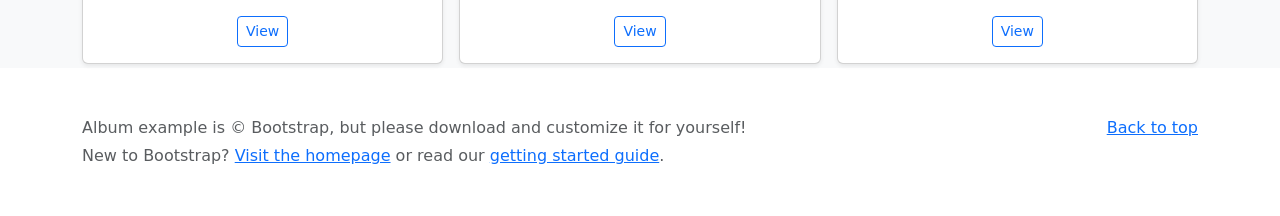
==== commit e9f98f30: "add hover for imgs for new  index page" ====
--- a/albumindex.html
+++ b/albumindex.html
@@ -10,6 +10,8 @@
 
   <link href="https://cdn.jsdelivr.net/npm/bootstrap@5.2.0-beta1/dist/css/bootstrap.min.css" rel="stylesheet"
     integrity="sha384-0evHe/X+R7YkIZDRvuzKMRqM+OrBnVFBL6DOitfPri4tjfHxaWutUpFmBp4vmVor" crossorigin="anonymous">
+  <script src="https://unpkg.com/feather-icons"></script>
+  <script src="https://cdn.jsdelivr.net/npm/feather-icons/dist/feather.min.js"></script>
   <style>
     .bd-placeholder-img {
       font-size: 1.125rem;
@@ -62,9 +64,27 @@
       -webkit-overflow-scrolling: touch;
     }
 
-    img{
-      padding:0.25rem;
-    }
+    img {
+      padding: 0.25rem;
+    }
+
+    .col:hover{
+      opacity: 0.7;
+    }
+
+
+    .mainTitle {
+      padding-inline-start: 2%;
+    }
+
+    .card-title {
+      position: absolute;
+      text-align: center;
+      bottom: 60%;
+      width: 100%;
+      font-size: 2.5rem;
+    }
+
   </style>
 
 
@@ -97,14 +117,14 @@
     </div>
     <div class="navbar navbar-dark bg-dark shadow-sm">
       <div class="container">
-        <a href="#" class="navbar-brand d-flex align-items-center">
-          <svg xmlns="http://www.w3.org/2000/svg" width="20" height="20" fill="none" stroke="currentColor"
-            stroke-linecap="round" stroke-linejoin="round" stroke-width="2" aria-hidden="true" class="me-2"
-            viewBox="0 0 24 24">
-            <path d="M23 19a2 2 0 0 1-2 2H3a2 2 0 0 1-2-2V8a2 2 0 0 1 2-2h4l2-3h6l2 3h4a2 2 0 0 1 2 2z" />
-            <circle cx="12" cy="13" r="4" />
+        <a href="https://github.com/learningreac" class="navbar-brand d-flex align-items-center">
+          <svg xmlns="http://www.w3.org/2000/svg" width="24" height="24" viewBox="0 0 24 24" fill="none"
+            stroke="currentColor" stroke-width="2" stroke-linecap="round" stroke-linejoin="round"
+            class="feather feather-code">
+            <polyline points="16 18 22 12 16 6"></polyline>
+            <polyline points="8 6 2 12 8 18"></polyline>
           </svg>
-          <strong>My Project</strong>
+          <strong class="mainTitle">My Project</strong>
         </a>
         <button class="navbar-toggler" type="button" data-bs-toggle="collapse" data-bs-target="#navbarHeader"
           aria-controls="navbarHeader" aria-expanded="false" aria-label="Toggle navigation">
@@ -122,7 +142,7 @@
           <p class="lead text-muted">Something short and leading about the collection below—its contents, the creator,
             etc. Make it short and sweet, but not too short so folks don’t simply skip over it entirely.</p>
           <p>
-            <a href="#" class="btn btn-primary my-2">Main call to action</a>
+            <a href="https://github.com/learningreac" class="btn btn-primary my-2">Github page</a>
             <a href="#" class="btn btn-secondary my-2">Secondary action</a>
           </p>
         </div>
@@ -138,13 +158,13 @@
               <img class="bd-placeholder-img card-img-top" width="100%" height="225"
                 src="https://raw.githubusercontent.com/learningreac/movie_app/master/public/imgs/home_page.png"
                 alt="movie" width=100% />
-              <title>Placeholder</title>
-              <rect width="100%" height="100%" fill="#55595c" />
-              <div class="card-body">
-                <p class="card-text">This is a wider card with supporting text below as a natural lead-in to additional
-                  content. This content is a little bit longer.</p>
-                <div class="d-flex justify-content-center align-items-center">
-                  <button type="button" class="btn btn-sm btn-outline-primary">View</button>
+              <div class="card-title text-primary"> Movie </div>
+              <div class="card-body">
+                <p class="card-text">This is a wider card with supporting text below as a natural lead-in to additional
+                  content. This content is a little bit longer.</p>
+                <div class="d-flex justify-content-center align-items-center">
+                  <a class="btn btn-sm btn-outline-primary" href="https://github.com/learningreac/movie_app"
+                    role="button">View</a>
                 </div>
               </div>
             </div>
@@ -155,14 +175,14 @@
               <img class="bd-placeholder-img card-img-top" width="100%" height="225"
                 src="https://raw.githubusercontent.com/learningreac/ipc2581_react2/master/imgs/rectangles.png"
                 alt="drawpad" />
-              <title>Placeholder</title>
-              <rect width="100%" height="100%" fill="#55595c" />
-
-              <div class="card-body">
-                <p class="card-text">This is a wider card with supporting text below as a natural lead-in to additional
-                  content. This content is a little bit longer.</p>
-                <div class="d-flex justify-content-center align-items-center">
-                  <button type="button" class="btn btn-sm btn-outline-primary">View</button>
+              <div class="card-title text-primary"> Draw Pad </div>
+
+              <div class="card-body">
+                <p class="card-text">This is a wider card with supporting text below as a natural lead-in to additional
+                  content. This content is a little bit longer.</p>
+                <div class="d-flex justify-content-center align-items-center">
+                  <a class="btn btn-sm btn-outline-primary"
+                    href="https://github.com/learningreac/ipc2581_react2/tree/master/src/drawpad" role="button">View</a>
                 </div>
               </div>
             </div>
@@ -173,12 +193,14 @@
               <img class="bd-placeholder-img card-img-top" width="100%" height="225"
                 src="https://raw.githubusercontent.com/learningreac/chat/master/public/imgs/Step6_Chat_page.png"
                 alt="chat" width=100% />
-              <rect width="100%" height="100%" fill="#55595c" />
-              <div class="card-body">
-                <p class="card-text">This is a wider card with supporting text below as a natural lead-in to additional
-                  content. This content is a little bit longer.</p>
-                <div class="d-flex justify-content-center align-items-center">
-                  <button type="button" class="btn btn-sm btn-outline-primary">View</button>
+                <div class="card-title text-primary"> Chat App </div>
+
+              <div class="card-body">
+                <p class="card-text">This is a wider card with supporting text below as a natural lead-in to additional
+                  content. This content is a little bit longer.</p>
+                <div class="d-flex justify-content-center align-items-center">
+                  <a class="btn btn-sm btn-outline-primary" href="https://github.com/learningreac/chat"
+                    role="button">View</a>
                 </div>
               </div>
             </div>
@@ -189,13 +211,14 @@
               <img class="bd-placeholder-img card-img-top" width="100%" height="225"
                 src="https://raw.githubusercontent.com/learningreac/teams_clone/master/public/imgs/UI-with-routing.png"
                 alt="teams" />
-              <rect width="100%" height="100%" fill="#55595c" />
-              </svg>
-              <div class="card-body">
-                <p class="card-text">This is a wider card with supporting text below as a natural lead-in to additional
-                  content. This content is a little bit longer.</p>
-                <div class="d-flex justify-content-center align-items-center">
-                  <button type="button" class="btn btn-sm btn-outline-primary">View</button>
+                <div class="card-title text-primary"> Teams </div>
+
+              <div class="card-body">
+                <p class="card-text">This is a wider card with supporting text below as a natural lead-in to additional
+                  content. This content is a little bit longer.</p>
+                <div class="d-flex justify-content-center align-items-center">
+                  <a class="btn btn-sm btn-outline-primary" href="https://github.com/learningreac/teams_clone"
+                    role="button">View</a>
                 </div>
               </div>
             </div>
@@ -206,14 +229,17 @@
               <img class="bd-placeholder-img card-img-top" width="100%" height="225"
                 src="https://raw.githubusercontent.com/learningreac/fullstack_open/master/part2/phonebook_frontend/public/home.png"
                 alt="phonebook" width=100% />
-              <rect width="100%" height="100%" fill="#55595c" />
+                <div class="card-title text-primary"> Phonebook </div>
+
               <div class="card-body">
                 <p class="card-text">This is a wider card with supporting text below as a natural lead-in to additional
                   content. This content is a little bit longer.</p>
                 <div class="d-flex justify-content-center align-items-center">
                   <div class="btn-group">
-                    <button type="button" class="btn btn-sm btn-outline-primary">View</button>
-                    <button type="button" class="btn btn-sm btn-outline-primary">Edit</button>
+                    <a class="btn btn-sm btn-outline-primary" href="https://github.com/learningreac/movie_app"
+                      role="button">On Github</a>
+                    <a class="btn btn-sm btn-outline-primary" href="https://gentle-tundra-28997.herokuapp.com/"
+                      role="button">On Heroku</a>
                   </div>
                 </div>
               </div>
@@ -225,12 +251,15 @@
               <img class="bd-placeholder-img card-img-top" width="100%" height="225"
                 src="https://raw.githubusercontent.com/learningreac/ipc2581_react2/master/imgs/delaunator.png"
                 alt="delaunator" />
-              <rect width="100%" height="100%" fill="#55595c" />
-              <div class="card-body">
-                <p class="card-text">This is a wider card with supporting text below as a natural lead-in to additional
-                  content. This content is a little bit longer.</p>
-                <div class="d-flex justify-content-center align-items-center">
-                  <button type="button" class="btn btn-sm btn-outline-primary">View</button>
+                <div class="card-title text-primary"> Delaunator </div>
+
+              <div class="card-body">
+                <p class="card-text">This is a wider card with supporting text below as a natural lead-in to additional
+                  content. This content is a little bit longer.</p>
+                <div class="d-flex justify-content-center align-items-center">
+                  <a class="btn btn-sm btn-outline-primary"
+                    href="https://github.com/learningreac/ipc2581_react2/tree/master/src/delauntor"
+                    role="button">View</a>
                 </div>
               </div>
             </div>
@@ -241,46 +270,51 @@
               <img class="bd-placeholder-img card-img-top" width="100%" height="225"
                 src="https://raw.githubusercontent.com/learningreac/fullstack_open/master/part6/redux-anecdotes/public/home.png"
                 alt="anecdotes" width=100% />
-              <rect width="100%" height="100%" fill="#55595c" />
-
-              <div class="card-body">
-                <p class="card-text">This is a wider card with supporting text below as a natural lead-in to additional
-                  content. This content is a little bit longer.</p>
-                <div class="d-flex justify-content-center align-items-center">
-                  <button type="button" class="btn btn-sm btn-outline-primary">View</button>
-                </div>
-              </div>
-            </div>
-          </div>
+                <div class="card-title text-primary"> Anecdotes </div>
+
+              <div class="card-body">
+                <p class="card-text">This is a wider card with supporting text below as a natural lead-in to additional
+                  content. This content is a little bit longer.</p>
+                <div class="d-flex justify-content-center align-items-center">
+                  <a class="btn btn-sm btn-outline-primary"
+                    href="https://github.com/learningreac/fullstack_open/tree/master/part6" role="button">View</a>
+                </div>
+              </div>
+            </div>
+          </div>
+
           <div class="col">
             <div class="card shadow-sm">
               <img class="bd-placeholder-img card-img-top" width="100%" height="225"
                 src="https://raw.githubusercontent.com/learningreac/ipc2581_react2/master/imgs/ipc2581Sample.png"
                 alt="xml_parser" />
-              <rect width="100%" height="100%" fill="#55595c" />
-
-              <div class="card-body">
-                <p class="card-text">This is a wider card with supporting text below as a natural lead-in to additional
-                  content. This content is a little bit longer.</p>
-                  <div class="d-flex justify-content-center align-items-center">
-                    <button type="button" class="btn btn-sm btn-outline-primary">View</button>
-                  </div>
-              </div>
-            </div>
-          </div>
+                <div class="card-title text-primary"> XML_Parser </div>
+
+              <div class="card-body">
+                <p class="card-text">This is a wider card with supporting text below as a natural lead-in to additional
+                  content. This content is a little bit longer.</p>
+                <div class="d-flex justify-content-center align-items-center">
+                  <a class="btn btn-sm btn-outline-primary"
+                    href="ttps://github.com/learningreac/ipc2581_react2/tree/master/src" role="button">View</a>
+                </div>
+              </div>
+            </div>
+          </div>
+
           <div class="col">
             <div class="card shadow-sm">
               <img class="bd-placeholder-img card-img-top" width="100%" height="225"
                 src="https://raw.githubusercontent.com/learningreac/Img2pdf/master/img/the_pdf_page.png" alt="img2pdf"
                 width=100% />
-              <rect width="100%" height="100%" fill="#55595c" />
-
-              <div class="card-body">
-                <p class="card-text">This is a wider card with supporting text below as a natural lead-in to additional
-                  content. This content is a little bit longer.</p>
-                  <div class="d-flex justify-content-center align-items-center">
-                    <button type="button" class="btn btn-sm btn-outline-primary">View</button>
-                  </div>
+                <div class="card-title text-primary"> Img to Pdf </div>
+
+              <div class="card-body">
+                <p class="card-text">This is a wider card with supporting text below as a natural lead-in to additional
+                  content. This content is a little bit longer.</p>
+                <div class="d-flex justify-content-center align-items-center">
+                  <a class="btn btn-sm btn-outline-primary" href="https://github.com/learningreac/Img2pdf"
+                    role="button">View</a>
+                </div>
               </div>
             </div>
           </div>
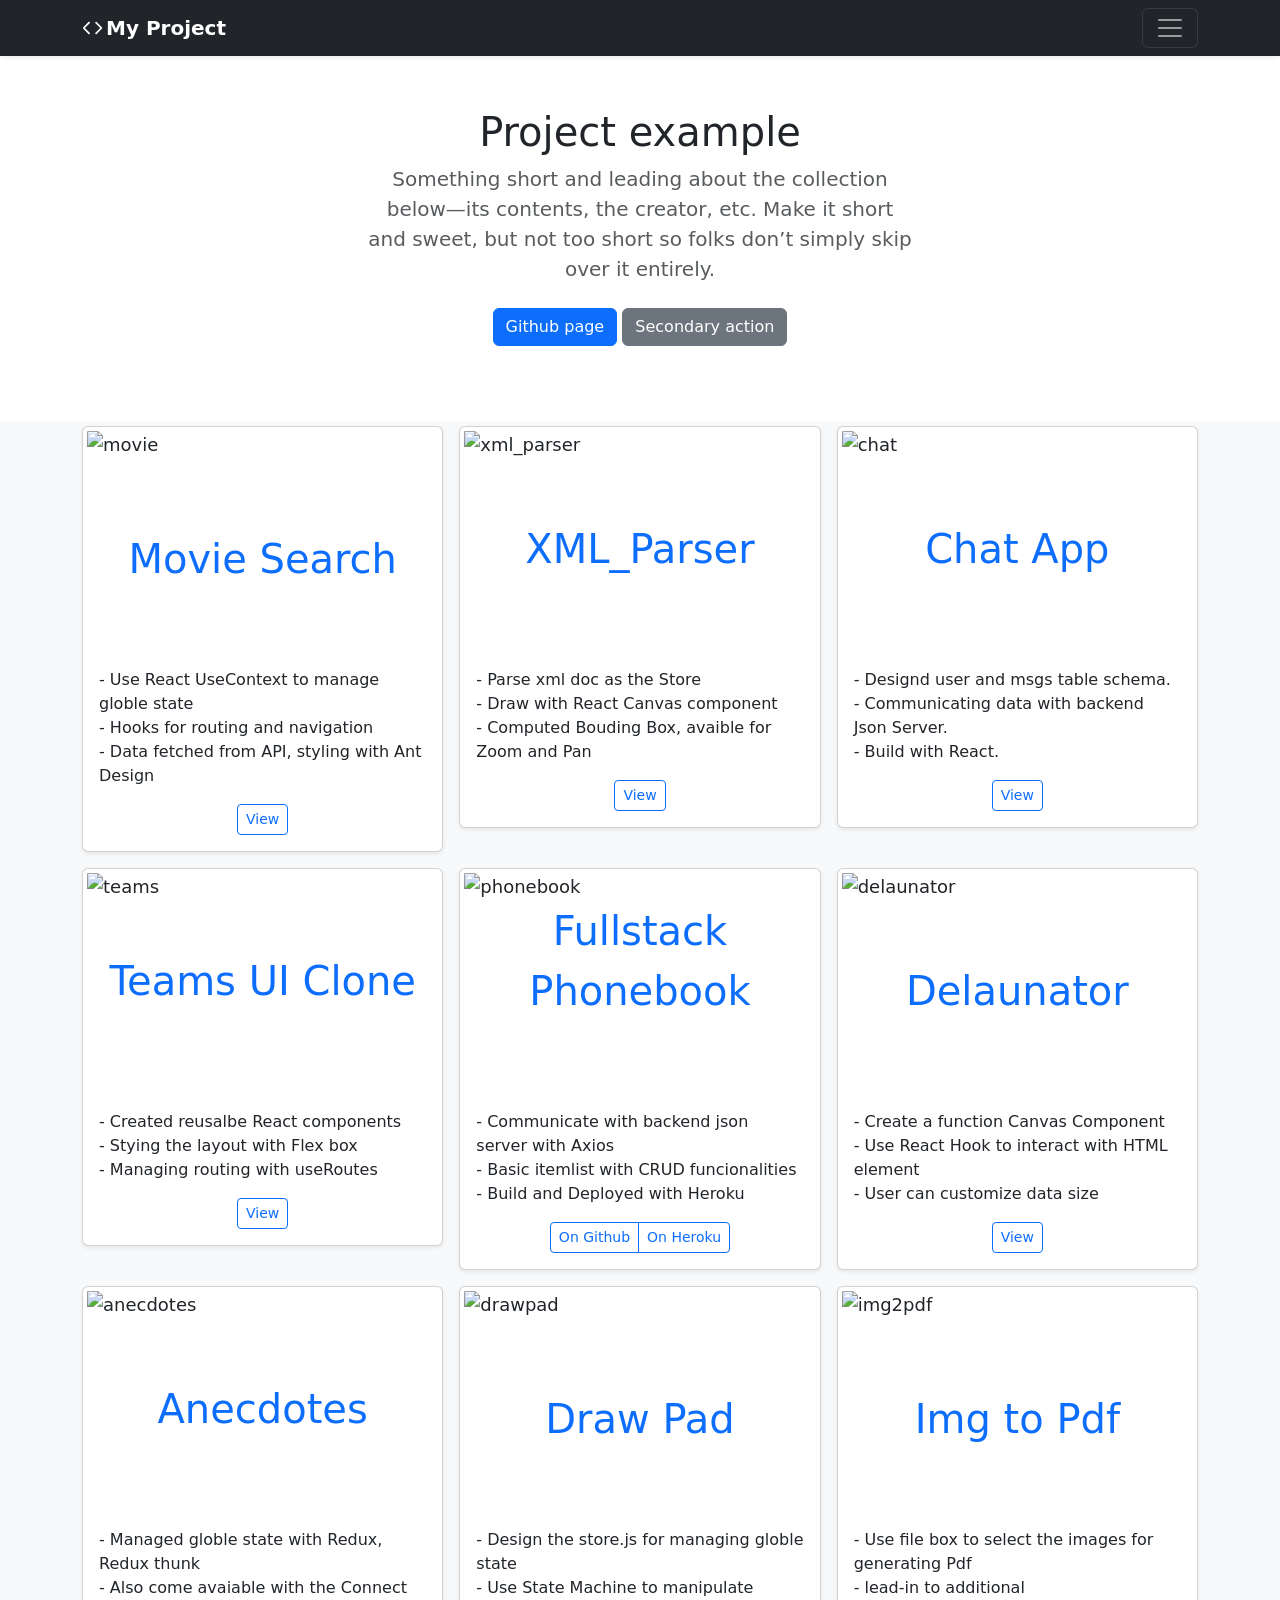
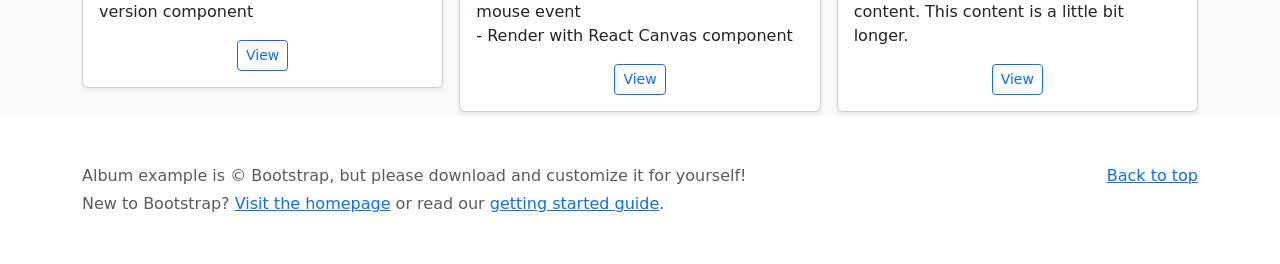
==== commit 5b3bb8ad: "update file" ====
--- a/albumindex.html
+++ b/albumindex.html
@@ -158,10 +158,12 @@
               <img class="bd-placeholder-img card-img-top" width="100%" height="225"
                 src="https://raw.githubusercontent.com/learningreac/movie_app/master/public/imgs/home_page.png"
                 alt="movie" width=100% />
-              <div class="card-title text-primary"> Movie </div>
-              <div class="card-body">
-                <p class="card-text">This is a wider card with supporting text below as a natural lead-in to additional
-                  content. This content is a little bit longer.</p>
+              <div class="card-title text-primary"> Movie Search</div>
+              <div class="card-body">
+                <p class="card-text">
+                  - Use React UseContext to manage globle state <br>
+                  - Hooks for routing and navigation <br> 
+                  - Data fetched from API, styling with Ant Design</p>
                 <div class="d-flex justify-content-center align-items-center">
                   <a class="btn btn-sm btn-outline-primary" href="https://github.com/learningreac/movie_app"
                     role="button">View</a>
@@ -173,16 +175,18 @@
           <div class="col">
             <div class="card shadow-sm">
               <img class="bd-placeholder-img card-img-top" width="100%" height="225"
-                src="https://raw.githubusercontent.com/learningreac/ipc2581_react2/master/imgs/rectangles.png"
-                alt="drawpad" />
-              <div class="card-title text-primary"> Draw Pad </div>
-
-              <div class="card-body">
-                <p class="card-text">This is a wider card with supporting text below as a natural lead-in to additional
-                  content. This content is a little bit longer.</p>
+                src="https://raw.githubusercontent.com/learningreac/ipc2581_react2/master/imgs/ipc2581Sample.png"
+                alt="xml_parser" />
+                <div class="card-title text-primary"> XML_Parser </div>
+
+              <div class="card-body">
+                <p class="card-text">
+                  - Parse xml doc as the Store <br>
+                  - Draw with React Canvas component<br>
+                  - Computed Bouding Box, avaible for Zoom and Pan</p>
                 <div class="d-flex justify-content-center align-items-center">
                   <a class="btn btn-sm btn-outline-primary"
-                    href="https://github.com/learningreac/ipc2581_react2/tree/master/src/drawpad" role="button">View</a>
+                    href="ttps://github.com/learningreac/ipc2581_react2/tree/master/src" role="button">View</a>
                 </div>
               </div>
             </div>
@@ -196,8 +200,11 @@
                 <div class="card-title text-primary"> Chat App </div>
 
               <div class="card-body">
-                <p class="card-text">This is a wider card with supporting text below as a natural lead-in to additional
-                  content. This content is a little bit longer.</p>
+                <p class="card-text">
+                  - Designd user and msgs table schema. <br>
+                  - Communicating data with backend Json Server. <br>
+                  - Build with React. 
+                </p>
                 <div class="d-flex justify-content-center align-items-center">
                   <a class="btn btn-sm btn-outline-primary" href="https://github.com/learningreac/chat"
                     role="button">View</a>
@@ -211,11 +218,14 @@
               <img class="bd-placeholder-img card-img-top" width="100%" height="225"
                 src="https://raw.githubusercontent.com/learningreac/teams_clone/master/public/imgs/UI-with-routing.png"
                 alt="teams" />
-                <div class="card-title text-primary"> Teams </div>
-
-              <div class="card-body">
-                <p class="card-text">This is a wider card with supporting text below as a natural lead-in to additional
-                  content. This content is a little bit longer.</p>
+                <div class="card-title text-primary"> Teams UI Clone</div>
+
+              <div class="card-body">
+                <p class="card-text">
+                  - Created reusalbe React components <br>
+                  - Stying the layout with Flex box <br>
+                  - Managing routing with useRoutes
+                </p>
                 <div class="d-flex justify-content-center align-items-center">
                   <a class="btn btn-sm btn-outline-primary" href="https://github.com/learningreac/teams_clone"
                     role="button">View</a>
@@ -229,11 +239,14 @@
               <img class="bd-placeholder-img card-img-top" width="100%" height="225"
                 src="https://raw.githubusercontent.com/learningreac/fullstack_open/master/part2/phonebook_frontend/public/home.png"
                 alt="phonebook" width=100% />
-                <div class="card-title text-primary"> Phonebook </div>
-
-              <div class="card-body">
-                <p class="card-text">This is a wider card with supporting text below as a natural lead-in to additional
-                  content. This content is a little bit longer.</p>
+                <div class="card-title text-primary"> Fullstack Phonebook </div>
+
+              <div class="card-body">
+                <p class="card-text">
+                  - Communicate with backend json server with Axios <br>
+                  - Basic itemlist with CRUD funcionalities <br>
+                  - Build and Deployed with Heroku
+                </p>
                 <div class="d-flex justify-content-center align-items-center">
                   <div class="btn-group">
                     <a class="btn btn-sm btn-outline-primary" href="https://github.com/learningreac/movie_app"
@@ -254,8 +267,11 @@
                 <div class="card-title text-primary"> Delaunator </div>
 
               <div class="card-body">
-                <p class="card-text">This is a wider card with supporting text below as a natural lead-in to additional
-                  content. This content is a little bit longer.</p>
+                <p class="card-text">
+                  - Create a function Canvas Component <br>
+                  - Use React Hook to interact with HTML element<br>
+                  - User can customize data size
+                </p>
                 <div class="d-flex justify-content-center align-items-center">
                   <a class="btn btn-sm btn-outline-primary"
                     href="https://github.com/learningreac/ipc2581_react2/tree/master/src/delauntor"
@@ -273,8 +289,10 @@
                 <div class="card-title text-primary"> Anecdotes </div>
 
               <div class="card-body">
-                <p class="card-text">This is a wider card with supporting text below as a natural lead-in to additional
-                  content. This content is a little bit longer.</p>
+                <p class="card-text">
+                  - Managed globle state with Redux, Redux thunk<br>
+                  - Also come avaiable with the Connect version component<br>
+                </p>
                 <div class="d-flex justify-content-center align-items-center">
                   <a class="btn btn-sm btn-outline-primary"
                     href="https://github.com/learningreac/fullstack_open/tree/master/part6" role="button">View</a>
@@ -286,16 +304,20 @@
           <div class="col">
             <div class="card shadow-sm">
               <img class="bd-placeholder-img card-img-top" width="100%" height="225"
-                src="https://raw.githubusercontent.com/learningreac/ipc2581_react2/master/imgs/ipc2581Sample.png"
-                alt="xml_parser" />
-                <div class="card-title text-primary"> XML_Parser </div>
-
-              <div class="card-body">
-                <p class="card-text">This is a wider card with supporting text below as a natural lead-in to additional
-                  content. This content is a little bit longer.</p>
+                src="https://raw.githubusercontent.com/learningreac/ipc2581_react2/master/imgs/rectangles.png"
+                alt="drawpad" />
+              <div class="card-title text-primary"> Draw Pad </div>
+
+              <div class="card-body">
+                <p class="card-text">
+                  - Design the store.js for managing globle state<br>
+                  - Use State Machine to manipulate mouse event <br>
+                  - Render with React Canvas component              
+                 
+                </p>
                 <div class="d-flex justify-content-center align-items-center">
                   <a class="btn btn-sm btn-outline-primary"
-                    href="ttps://github.com/learningreac/ipc2581_react2/tree/master/src" role="button">View</a>
+                    href="https://github.com/learningreac/ipc2581_react2/tree/master/src/drawpad" role="button">View</a>
                 </div>
               </div>
             </div>
@@ -309,7 +331,9 @@
                 <div class="card-title text-primary"> Img to Pdf </div>
 
               <div class="card-body">
-                <p class="card-text">This is a wider card with supporting text below as a natural lead-in to additional
+                <p class="card-text">
+                  - Use file box to select the images for generating Pdf<br> 
+                  - lead-in to additional <br>
                   content. This content is a little bit longer.</p>
                 <div class="d-flex justify-content-center align-items-center">
                   <a class="btn btn-sm btn-outline-primary" href="https://github.com/learningreac/Img2pdf"
